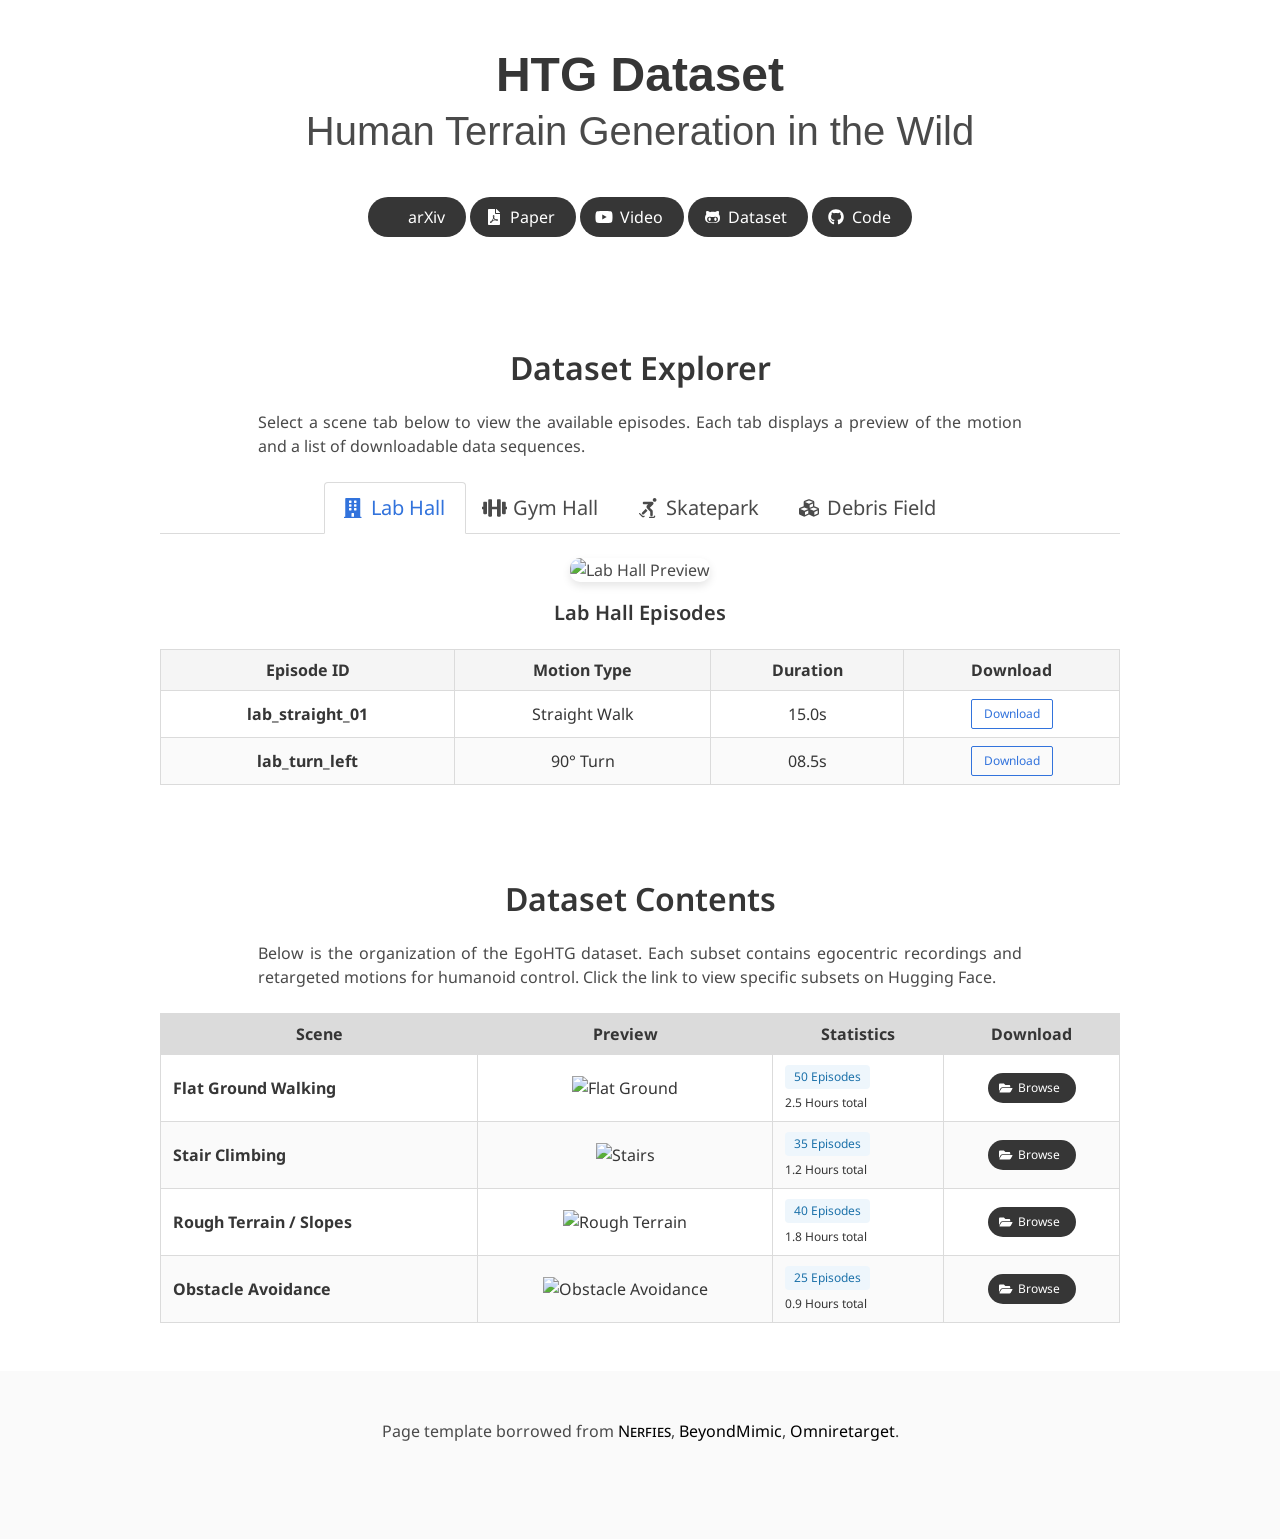
==== index_HGT.html @ 2e94c786 "init commit" ====
<!DOCTYPE html>
<html>
<head>
  <meta charset="utf-8">
  <meta name="description" content="Interaction-Preserving Data Generation for Humanoid Whole-Body Loco-Manipulation and Scene Interaction">
  <meta name="viewport" content="width=device-width, initial-scale=1">
  <title>EgoHGT</title>

  <link href="https://fonts.googleapis.com/css?family=Google+Sans|Noto+Sans|Castoro" rel="stylesheet">
  <link rel="stylesheet" href="./static/css/bulma.min.css">
  <link rel="stylesheet" href="./static/css/bulma-carousel.min.css">
  <link rel="stylesheet" href="./static/css/bulma-slider.min.css">
  <link rel="stylesheet" href="./static/css/fontawesome.all.min.css">
  <link rel="stylesheet" href="https://cdn.jsdelivr.net/gh/jpswalsh/academicons@1/css/academicons.min.css">
  <link rel="stylesheet" href="./static/css/index.css">
  <script src="https://ajax.googleapis.com/ajax/libs/jquery/3.5.1/jquery.min.js"></script>
  <script defer src="./static/js/fontawesome.all.min.js"></script>
  <script src="./static/js/bulma-carousel.min.js"></script>
  <script src="./static/js/bulma-slider.min.js"></script>
  <script src="./static/js/index.js"></script>

  <style>
    /* Custom CSS for the Tab System */
    .tab-content {
      display: none; /* Hidden by default */
      animation: fadeIn 0.5s;
    }
    .tab-content.is-active {
      display: block; /* Show when active */
    }
    @keyframes fadeIn {
      from { opacity: 0; }
      to { opacity: 1; }
    }
    
    /* Center cell content vertically */
    .table td, .table th {
      vertical-align: middle !important;
    }
    
    /* Styling for the Scene GIF header */
    .scene-gif-header {
      width: 100%;
      max-width: 600px;
      border-radius: 10px;
      margin-bottom: 20px;
      box-shadow: 0 4px 8px rgba(0,0,0,0.1);
    }
  </style>

  <script>
    document.addEventListener('DOMContentLoaded', () => {
      const tabs = document.querySelectorAll('.tabs li');
      const tabContents = document.querySelectorAll('.tab-content');

      tabs.forEach(tab => {
        tab.addEventListener('click', () => {
          // 1. Remove 'is-active' from all tabs
          tabs.forEach(t => t.classList.remove('is-active'));
          // 2. Add 'is-active' to clicked tab
          tab.classList.add('is-active');

          // 3. Hide all tab content
          tabContents.forEach(content => content.classList.remove('is-active'));
          // 4. Show the target content
          const target = tab.dataset.target;
          document.getElementById(target).classList.add('is-active');
        });
      });
    });
  </script>
</head>

<body>

  <section class="hero">
    <div class="hero-body">
      <div class="container is-fullhd">
        <div class="columns is-centered">
          <div class="column has-text-centered">
            <h1 class="title is-1 publication-title">HTG Dataset</h1>
            <h2 class="subtitle is-2 publication-title">Human Terrain Generation in the Wild</h2>
            <!--
            <div class="is-size-5 publication-authors">
              <span class="author-block">
                <a target="_blank">Alex Brandes<sup></sup></a><sup></sup>,
              </span>
               <span class="author-block">
                <a target="_blank" href="https://scholar.google.com/citations?user=Ef13BU4AAAAJ&hl=en">Haig Sajelian Conti Georges<sup>*</sup></a><sup>1,7</sup>,
              </span>
              <span class="author-block">
                <a target="_blank" href="https://scholar.google.com/citations?user=Ef13BU4AAAAJ&hl=en">Jonas Frey<sup>†</sup></a><sup>1,6</sup>,
              </span>
              <span class="author-block">
                <a target="_blank" href="https://scholar.google.com/citations?user=7ElOFaUAAAAJ&hl=en">Manthan Patel<sup>†</sup></a><sup>1,5</sup>,
              </span>
              <br>
              <span class="author-block">
                <a target="_blank" href="https://scholar.google.com/citations?user=IYUPj9MAAAAJ&hl=en">Xi Wang<sup>†</sup></a><sup>2,5</sup>,
              </span>
              <span class="author-block">
                <a target="_blank" href="https://scholar.google.com/citations?user=S2368c0AAAAJ&hl=en">Dominik Hollidt<sup>†</sup></a><sup>3,5</sup>,
              </span>
              <span class="author-block">
                <a target="_blank" href="https://scholar.google.com/citations?user=25nKBNAAAAAJ&hl=de">Manuel Kaufmann<sup>†</sup></a><sup>4,5</sup>,
              </span>
              <span class="author-block">
                <a target="_blank" href="https://scholar.google.com/citations?user=DO3quJYAAAAJ&hl=en">Marco Hutter<sup>†</sup></a><sup>1,5</sup>,
              </span> -->
              <!--               
              <span class="author-block">
                <a target="_blank" href="http://rockyduan.com/">Rocky Duan<sup>†</sup></a><sup>1</sup>,
              </span>
              <span class="author-block">
                <a target="_blank" href="https://www.gshi.me/">Guanya Shi<sup>†</sup></a><sup>1,5</sup>
              </div>
            </span> -->
<!-- 
            <div class="is-size-5 publication-authors">
              <span class="author-block"><sup>1</sup>RSL,</span>
              <span class="author-block"><sup>2</sup>CVG,</span>
              <span class="author-block"><sup>3</sup>SIPLab,</span>
              <span class="author-block"><sup>4</sup>ETH AI Center,</span>
              <span class="author-block"><sup>5</sup>ETH Zurich</span>
              <span class="author-block"><sup>6</sup>Stanford | UC Berkeley</span>
              <span class="author-block"><sup>7</sup>TU Munich</span>
            </div> -->

            <!-- <div class="is-size-6" style="margin-top: 0.5rem; font-style: italic;">
              <sup>*</sup> Support in Data Acquisition and Policy Training <sup>†</sup> Supervision.
            </div> -->

            <div class="column has-text-centered">
              <div class="publication-links">
                <!-- Arxiv Link. -->
                <span class="link-block">
                  <a target="_blank" href="https://arxiv.org/abs/2509.26633"
                     class="external-link button is-normal is-rounded is-dark">
                    <span class="icon">
                        <i class="ai ai-arxiv"></i>
                    </span>
                    <span>arXiv</span>
                  </a>
                </span>
                <!-- PDF Link. -->
                <span class="link-block">
                  <a target="_blank" href="./static/images/paper.pdf"
                     class="external-link button is-normal is-rounded is-dark">
                    <span class="icon">
                        <i class="fas fa-file-pdf"></i>
                    </span>
                    <span>Paper</span>
                  </a>
                </span>

              <!-- Video Link. -->
              <span class="link-block">
                <a target="_blank" href="https://www.youtube.com/watch?v=5ZYFTfGHH8Q"
                   class="external-link button is-normal is-rounded is-dark">
                  <span class="icon">
                      <i class="fab fa-youtube"></i>
                  </span>
                  <span>Video</span>
                </a>
              </span>

              <!-- Dataset Link. -->
              <span class="link-block">
                <a target="_blank" href="https://huggingface.co/datasets/omniretarget/OmniRetarget_Dataset"
                   class="external-link button is-normal is-rounded is-dark">
                  <span class="icon">
                      <i class="fab fa-github-alt"></i>
                  </span>
                  <span>Dataset</span>
                  </a>
              </span>

              <!-- Code Link. -->
              <span class="link-block">
                <a href="https://github.com/amazon-far/holosoma"
                   class="external-link button is-normal is-rounded is-dark">
                  <span class="icon">
                      <i class="fab fa-github"></i>
                  </span>
                  <span>Code</span>
                  </a>
              </span>
              </div>
            </div>
          </div>
        </div>
      </div>
    </div>
  </section>

 <section class="section">
    <div class="container is-max-desktop">
      
      <div class="columns is-centered has-text-centered">
        <div class="column is-four-fifths">
          <h2 class="title is-3">Dataset Explorer</h2>
          <div class="content has-text-justified">
            <p>
              Select a scene tab below to view the available episodes. Each tab displays a preview of the motion
              and a list of downloadable data sequences.
            </p>
          </div>
        </div>
      </div>

      <div class="tabs is-centered is-boxed is-medium">
        <ul>
          <li class="is-active" data-target="scene-lab">
            <a>
              <span class="icon is-small"><i class="fas fa-building"></i></span>
              <span>Lab Hall</span>
            </a>
          </li>
          <li data-target="scene-gym">
            <a>
              <span class="icon is-small"><i class="fas fa-dumbbell"></i></span>
              <span>Gym Hall</span>
            </a>
          </li>
          <li data-target="scene-skate">
            <a>
              <span class="icon is-small"><i class="fas fa-skating"></i></span>
              <span>Skatepark</span>
            </a>
          </li>
          <li data-target="scene-debris">
            <a>
              <span class="icon is-small"><i class="fas fa-cubes"></i></span>
              <span>Debris Field</span>
            </a>
          </li>
        </ul>
      </div>

      <div id="scene-lab" class="tab-content is-active has-text-centered">
        <img src="https://via.placeholder.com/600x300?text=Lab+Hall+Walking+GIF" class="scene-gif-header" alt="Lab Hall Preview">
        
        <h4 class="title is-5">Lab Hall Episodes</h4>
        <div class="table-container">
          <table class="table is-bordered is-striped is-hoverable is-fullwidth">
            <thead>
              <tr class="has-background-white-ter">
                <th>Episode ID</th>
                <th>Motion Type</th>
                <th>Duration</th>
                <th>Download</th>
              </tr>
            </thead>
            <tbody>
              <tr>
                <td><strong>lab_straight_01</strong></td>
                <td>Straight Walk</td>
                <td>15.0s</td>
                <td><a href="#" class="button is-small is-link is-outlined">Download</a></td>
              </tr>
              <tr>
                <td><strong>lab_turn_left</strong></td>
                <td>90&deg; Turn</td>
                <td>08.5s</td>
                <td><a href="#" class="button is-small is-link is-outlined">Download</a></td>
              </tr>
            </tbody>
          </table>
        </div>
      </div>

      <div id="scene-gym" class="tab-content has-text-centered">
        <img src="https://via.placeholder.com/600x300?text=Gym+Hall+Obstacles+GIF" class="scene-gif-header" alt="Gym Hall Preview">

        <h4 class="title is-5">Gym Hall Episodes</h4>
        <div class="table-container">
          <table class="table is-bordered is-striped is-hoverable is-fullwidth">
            <thead>
              <tr class="has-background-white-ter">
                <th>Episode ID</th>
                <th>Equipment</th>
                <th>Duration</th>
                <th>Download</th>
              </tr>
            </thead>
            <tbody>
              <tr>
                <td><strong>gym_mats_01</strong></td>
                <td>Soft Mats</td>
                <td>12.0s</td>
                <td><a href="#" class="button is-small is-link is-outlined">Download</a></td>
              </tr>
              <tr>
                <td><strong>gym_box_jump</strong></td>
                <td>Box Obstacle</td>
                <td>05.2s</td>
                <td><a href="#" class="button is-small is-link is-outlined">Download</a></td>
              </tr>
            </tbody>
          </table>
        </div>
      </div>

      <div id="scene-skate" class="tab-content has-text-centered">
        <img src="https://via.placeholder.com/600x300?text=Skatepark+Slopes+GIF" class="scene-gif-header" alt="Skatepark Preview">

        <h4 class="title is-5">Skatepark Episodes</h4>
        <div class="table-container">
          <table class="table is-bordered is-striped is-hoverable is-fullwidth">
            <thead>
              <tr class="has-background-white-ter">
                <th>Episode ID</th>
                <th>Ramp Angle</th>
                <th>Duration</th>
                <th>Download</th>
              </tr>
            </thead>
            <tbody>
              <tr>
                <td><strong>skate_ramp_up</strong></td>
                <td>20&deg; Slope</td>
                <td>10.5s</td>
                <td><a href="#" class="button is-small is-link is-outlined">Download</a></td>
              </tr>
              <tr>
                <td><strong>skate_bowl_traverse</strong></td>
                <td>Curved Surface</td>
                <td>18.0s</td>
                <td><a href="#" class="button is-small is-link is-outlined">Download</a></td>
              </tr>
            </tbody>
          </table>
        </div>
      </div>

      <div id="scene-debris" class="tab-content has-text-centered">
        <img src="https://via.placeholder.com/600x300?text=Debris+Field+GIF" class="scene-gif-header" alt="Debris Field Preview">

        <h4 class="title is-5">Debris Field Episodes</h4>
        <div class="table-container">
          <table class="table is-bordered is-striped is-hoverable is-fullwidth">
            <thead>
              <tr class="has-background-white-ter">
                <th>Episode ID</th>
                <th>Density</th>
                <th>Duration</th>
                <th>Download</th>
              </tr>
            </thead>
            <tbody>
              <tr>
                <td><strong>debris_light_01</strong></td>
                <td>Low Density</td>
                <td>20.0s</td>
                <td><a href="#" class="button is-small is-link is-outlined">Download</a></td>
              </tr>
              <tr>
                <td><strong>debris_heavy_step</strong></td>
                <td>High Density</td>
                <td>25.0s</td>
                <td><a href="#" class="button is-small is-link is-outlined">Download</a></td>
              </tr>
            </tbody>
          </table>
        </div>
      </div>

    </div>
  </section>

  <section class="section">
    <div class="container is-max-desktop">
      <div class="columns is-centered has-text-centered">
        <div class="column is-four-fifths">
          <h2 class="title is-3">Dataset Contents</h2>
          <div class="content has-text-justified">
            <p>
              Below is the organization of the EgoHTG dataset. Each subset contains egocentric recordings 
              and retargeted motions for humanoid control. Click the link to view specific subsets on Hugging Face.
            </p>
          </div>
        </div>
      </div>

      <div class="table-container">
        <table class="table is-bordered is-striped is-hoverable is-fullwidth">
          <thead>
            <tr class="has-background-grey-lighter">
              <th class="has-text-centered">Scene</th>
              <th class="has-text-centered">Preview</th>
              <th class="has-text-centered">Statistics</th>
              <th class="has-text-centered">Download</th>
            </tr>
          </thead>
          <tbody>
            
            <tr>
              <td class="has-text-weight-bold">Flat Ground Walking</td>
              <td class="has-text-centered">
                <img src="https://via.placeholder.com/200x120?text=Preview+GIF" class="preview-image" alt="Flat Ground">
              </td>
              <td>
                <span class="tag is-info is-light">50 Episodes</span><br>
                <span class="is-size-7">2.5 Hours total</span>
              </td>
              <td class="has-text-centered">
                <a href="https://huggingface.co/datasets/omniretarget/OmniRetarget_Dataset/tree/main/flat_ground" target="_blank" class="button is-small is-dark is-rounded">
                  <span class="icon"><i class="fas fa-folder-open"></i></span>
                  <span>Browse</span>
                </a>
              </td>
            </tr>

            <tr>
              <td class="has-text-weight-bold">Stair Climbing</td>
              <td class="has-text-centered">
                <img src="https://via.placeholder.com/200x120?text=Preview+GIF" class="preview-image" alt="Stairs">
              </td>
              <td>
                <span class="tag is-info is-light">35 Episodes</span><br>
                <span class="is-size-7">1.2 Hours total</span>
              </td>
              <td class="has-text-centered">
                <a href="https://huggingface.co/datasets/omniretarget/OmniRetarget_Dataset/tree/main/stairs" target="_blank" class="button is-small is-dark is-rounded">
                  <span class="icon"><i class="fas fa-folder-open"></i></span>
                  <span>Browse</span>
                </a>
              </td>
            </tr>

            <tr>
              <td class="has-text-weight-bold">Rough Terrain / Slopes</td>
              <td class="has-text-centered">
                <img src="https://via.placeholder.com/200x120?text=Preview+GIF" class="preview-image" alt="Rough Terrain">
              </td>
              <td>
                <span class="tag is-info is-light">40 Episodes</span><br>
                <span class="is-size-7">1.8 Hours total</span>
              </td>
              <td class="has-text-centered">
                <a href="https://huggingface.co/datasets/omniretarget/OmniRetarget_Dataset/tree/main/rough_terrain" target="_blank" class="button is-small is-dark is-rounded">
                  <span class="icon"><i class="fas fa-folder-open"></i></span>
                  <span>Browse</span>
                </a>
              </td>
            </tr>

             <tr>
              <td class="has-text-weight-bold">Obstacle Avoidance</td>
              <td class="has-text-centered">
                <img src="https://via.placeholder.com/200x120?text=Preview+GIF" class="preview-image" alt="Obstacle Avoidance">
              </td>
              <td>
                <span class="tag is-info is-light">25 Episodes</span><br>
                <span class="is-size-7">0.9 Hours total</span>
              </td>
              <td class="has-text-centered">
                <a href="https://huggingface.co/datasets/omniretarget/OmniRetarget_Dataset/tree/main/obstacles" target="_blank" class="button is-small is-dark is-rounded">
                  <span class="icon"><i class="fas fa-folder-open"></i></span>
                  <span>Browse</span>
                </a>
              </td>
            </tr>

          </tbody>
        </table>
      </div>
    </div>
  </section>



<footer class="footer">
  <div class="container">
    <div class="content has-text-centered">
      <p>Page template borrowed from <a href="https://nerfies.github.io/"><span class="dnerf">Nerfies</span></a>, <a href="https://beyondmimic.github.io/">BeyondMimic</a>,  <a href="https://omniretarget.github.io/">Omniretarget</a>.</p>
    </div>
  </div>
</footer>

</body>
</html>
---- static/css/index.css ----
body {
  font-family: 'Noto Sans', sans-serif;
}


.footer a {
    /*font-size: 25px;*/
    color: #000;
}

.large-font {
    font-size: 25px;
}

.link-block a {
    margin-top: 5px;
    margin-bottom: 5px;
}

.dnerf {
  font-variant: small-caps;
}


.teaser .hero-body {
  padding-top: 0;
  padding-bottom: 1rem;
}

.teaser {
  font-family: 'Google Sans', sans-serif;
}


.publication-title {
}

.publication-banner {
  max-height: parent;

}

.publication-banner video {
  position: relative;
  left: auto;
  top: auto;
  transform: none;
  object-fit: fit;
}

.publication-header .hero-body {
}

.publication-title {
    font-family: 'Google Sans', sans-serif;
}

.publication-authors {
    font-family: 'Google Sans', sans-serif;
}

.publication-venue {
    color: #555;
    width: fit-content;
    font-weight: bold;
}

.publication-awards {
    color: #ff3860;
    width: fit-content;
    font-weight: bolder;
}

.publication-authors {
}

.publication-authors a {
   color: hsl(204, 86%, 53%) !important;
}

.publication-authors a:hover {
    text-decoration: underline;
}

.author-block {
  display: inline-block;
}

.publication-banner img {
}

.publication-authors {
  /*color: #4286f4;*/
}

/* Enhanced Authors Section Styling */
.authors-section {
  margin: 2rem 0;
  text-align: center;
}

.authors-list {
  font-size: 1.6rem;
  font-weight: 500;
  line-height: 1.6;
  margin-bottom: 1.5rem;
  text-shadow: 2px 2px 4px rgba(0, 0, 0, 0.8);
}

.authors-list a {
  color: hsl(204, 86%, 53%) !important;
  text-decoration: none;
  transition: all 0.3s ease;
  padding: 0.2rem 0.4rem;
  border-radius: 6px;
  display: inline-block;
}

.authors-list a:hover {
  text-decoration: underline;
}

.authors-list sup {
  font-size: 0.7em;
  color: #ffffff;
  font-weight: bold;
}

.affiliations-list {
  font-size: 1.5rem;
  font-weight: 400;
  line-height: 1.5;
  color: #ffffff;
  text-shadow: 2px 2px 4px rgba(0, 0, 0, 0.8);
  opacity: 0.9;
}

.affiliations-list sup {
  font-size: 0.8em;
  color: #ffffff;
  font-weight: bold;
}

/* Mobile responsiveness for authors */
@media (max-width: 768px) {
  .authors-list {
    font-size: 1.4rem;
    line-height: 1.5;
  }
  
  .affiliations-list {
    font-size: 1rem;
  }
}

@media (max-width: 480px) {
  .authors-list {
    font-size: 1.2rem;
    line-height: 1.4;
  }
  
  .affiliations-list {
    font-size: 0.9rem;
  }
}

.publication-video {
    position: relative;
    width: 95%;
    height: 0;
    padding-bottom: 53%;
    margin: auto;
    overflow: hidden;
    border: 2px solid #bbb;
    border-radius: 10px !important;
}

.publication-video iframe {
    position: absolute;
    top: 0;
    left: 0;
    width: 100%;
    height: 100%;
}

.publication-body img {
}

.results-carousel {
  overflow: hidden;
}

.results-carousel .item {
  margin: 5px;
  overflow: hidden;
  border: 1px solid #bbb;
  border-radius: 10px;
  padding: 0;
  font-size: 0;
}

.results-carousel video {
  margin: 0;
}

/* Simulation Grid Layout */
.simulation-grid {
  display: grid;
  grid-template-columns: repeat(3, 1fr);
  gap: 1.5rem;
  margin: 2rem 0;
}

/* Desktop Grid - Show on desktop, hide on mobile */
.desktop-grid {
  display: grid;
}

/* Mobile Carousel - Hide on desktop, show on mobile */
.mobile-carousel {
  display: none;
}

.simulation-item {
  display: flex;
  flex-direction: column;
  align-items: center;
  text-align: center;
  background: white;
  border-radius: 6px;
  padding: 0;
  box-shadow: 0 4px 12px rgba(0, 0, 0, 0.1);
  transition: transform 0.3s ease, box-shadow 0.3s ease;
  overflow: hidden;
}

.simulation-item:hover {
  transform: translateY(-4px);
  box-shadow: 0 8px 24px rgba(0, 0, 0, 0.15);
}

.simulation-item video {
  width: 100%;
  height: auto;
  border: none;
  border-radius: 6px 6px 0 0;
  margin-bottom: 0;
}

.simulation-label {
  font-size: 0.9rem;
  font-weight: 600;
  color: #333;
  margin: 0;
  line-height: 1.3;
  padding: 0.75rem;
}

/* Responsive grid layout */
@media (max-width: 1200px) {
  .simulation-grid {
    grid-template-columns: repeat(3, 1fr);
    gap: 1.25rem;
  }
}

@media (max-width: 768px) {
  /* Hide desktop grid on mobile */
  .desktop-grid {
    display: none;
  }
  
  /* Show mobile carousel on mobile */
  .mobile-carousel {
    display: block;
  }
  
  .simulation-grid {
    grid-template-columns: repeat(2, 1fr);
    gap: 1rem;
  }
  
  .simulation-label {
    font-size: 0.8rem;
    padding: 0.5rem;
  }
}

@media (max-width: 480px) {
  .simulation-grid {
    grid-template-columns: 1fr;
    gap: 0.75rem;
  }
  
  .simulation-label {
    font-size: 0.75rem;
    padding: 0.5rem;
  }
}


.interpolation-panel {
  background: #f5f5f5;
  border-radius: 10px;
  padding-top: 25px;
  padding-bottom: 25px;
  padding-left: 15px;
  padding-right: 15px;
}

.interpolation-panel .interpolation-image {
  width: 100%;
  border-radius: 5px;
}

.interpolation-video-column {
}

.interpolation-panel .slider {
  margin: 0 !important;
}

.interpolation-panel .slider {
  margin: 0 !important;
}

#interpolation-image-wrapper {
  width: 100%;
}
#interpolation-image-wrapper img {
  border-radius: 5px;
}

.bottom_buttons[disabled] {
  opacity: .4;
}

.brmod {
  display: block;
  margin-top: 0.5em;
}

/* Box Augmentation Demo Styles */
.demo-controls-container {
  background: #f8f9fa;
  border-radius: 10px;
  padding: 1rem;
  margin-bottom: 1rem;
  border: 1px solid #e9ecef;
}

.demo-controls-container .field {
  margin-bottom: 1rem;
}

.demo-controls-container .field:last-child {
  margin-bottom: 0;
}

.demo-controls-container .label {
  font-weight: 600;
  color: #2c3e50;
  margin-bottom: 0.5rem;
  display: flex;
  align-items: center;
  font-size: 0.9rem;
}

/* Pose Options Panel Styles */
.pose-options-panel {
  display: grid;
  grid-template-columns: repeat(6, 1fr);
  gap: 0.4rem;
  margin-bottom: 1rem;
}

.pose-option {
  background: white;
  border-radius: 8px;
  padding: 0.75rem 0.2rem;
  text-align: center;
  cursor: pointer;
  transition: all 0.3s ease;
  border: 2px solid transparent;
  box-shadow: 0 1px 3px rgba(0, 0, 0, 0.1);
  position: relative;
  overflow: hidden;
}

.pose-option::before {
  content: '';
  position: absolute;
  top: 0;
  left: -100%;
  width: 100%;
  height: 100%;
  background: linear-gradient(90deg, transparent, rgba(231, 76, 60, 0.1), transparent);
  transition: left 0.5s ease;
}

.pose-option:hover::before {
  left: 100%;
}

.pose-option:hover {
  transform: translateY(-2px);
  border-color: #e74c3c;
  box-shadow: 0 4px 8px rgba(231, 76, 60, 0.2);
}

.pose-option.active {
  border-color: #e74c3c;
  background: linear-gradient(135deg, #e74c3c, #c0392b);
  color: white;
  transform: translateY(-1px);
  box-shadow: 0 3px 6px rgba(231, 76, 60, 0.3);
}

.pose-option .pose-icon {
  font-size: 1rem;
  margin-bottom: 0.3rem;
  color: #e74c3c;
  transition: all 0.3s ease;
}

.pose-option:hover .pose-icon {
  transform: scale(1.1);
  color: #c0392b;
}

.pose-option.active .pose-icon {
  color: white;
  transform: scale(1.1);
}

.pose-option .pose-label {
  font-weight: 600;
  font-size: 0.7rem;
  color: #333;
  transition: color 0.3s ease;
  line-height: 1.1;
}

.pose-option.active .pose-label {
  color: white;
}

/* Responsive design for pose buttons */
@media (max-width: 768px) {
  .pose-options-panel {
    grid-template-columns: repeat(3, 1fr);
    gap: 0.5rem;
  }
  
  .pose-option {
    padding: 0.6rem 0.1rem;
  }
  
  .pose-option .pose-icon {
    font-size: 0.9rem;
    margin-bottom: 0.2rem;
  }
  
  .pose-option .pose-label {
    font-size: 0.65rem;
  }
}

@media (max-width: 480px) {
  .pose-options-panel {
    grid-template-columns: repeat(2, 1fr);
    gap: 0.4rem;
  }
  
  .pose-option {
    padding: 0.5rem 0.1rem;
  }
}

/* Size Options Panel Styles */
.size-options-panel {
  display: grid;
  grid-template-columns: repeat(3, 1fr);
  gap: 0.75rem;
  margin-bottom: 1rem;
}

.size-option {
  background: white;
  border-radius: 8px;
  padding: 0.75rem 0.5rem;
  text-align: center;
  cursor: pointer;
  transition: all 0.3s ease;
  border: 2px solid transparent;
  box-shadow: 0 1px 3px rgba(0, 0, 0, 0.1);
  position: relative;
  overflow: hidden;
}

.size-option::before {
  content: '';
  position: absolute;
  top: 0;
  left: -100%;
  width: 100%;
  height: 100%;
  background: linear-gradient(90deg, transparent, rgba(39, 174, 96, 0.1), transparent);
  transition: left 0.5s ease;
}

.size-option:hover::before {
  left: 100%;
}

.size-option:hover {
  transform: translateY(-2px);
  border-color: #27ae60;
  box-shadow: 0 4px 8px rgba(39, 174, 96, 0.2);
}

.size-option.active {
  border-color: #27ae60;
  background: linear-gradient(135deg, #27ae60, #229954);
  color: white;
  transform: translateY(-1px);
  box-shadow: 0 3px 6px rgba(39, 174, 96, 0.3);
}

.size-option .size-icon {
  font-size: 1.2rem;
  margin-bottom: 0.4rem;
  color: #27ae60;
  transition: all 0.3s ease;
}

.size-option:hover .size-icon {
  transform: scale(1.1);
  color: #229954;
}

.size-option.active .size-icon {
  color: white;
  transform: scale(1.1);
}

.size-option .size-label {
  font-weight: 600;
  font-size: 0.8rem;
  color: #333;
  transition: color 0.3s ease;
  line-height: 1.2;
}

.size-option.active .size-label {
  color: white;
}

/* Button Group Styling */
.buttons.is-grouped {
  display: flex;
  gap: 0.5rem;
}

.buttons.is-grouped .button {
  margin-bottom: 0;
}

.buttons.is-grouped .button:not(:last-child) {
  margin-right: 0;
}

/* Fullscreen Button Styling */
.button.is-outlined {
  border-width: 1px;
  background-color: transparent;
}

.button.is-danger.is-outlined {
  color: #e74c3c;
  border-color: #e74c3c;
}

.button.is-danger.is-outlined:hover {
  background-color: #e74c3c;
  color: white;
}

.button.is-success.is-outlined {
  color: #27ae60;
  border-color: #27ae60;
}

.button.is-success.is-outlined:hover {
  background-color: #27ae60;
  color: white;
}

.button.is-primary.is-outlined {
  color: #8e44ad;
  border-color: #8e44ad;
}

.button.is-primary.is-outlined:hover {
  background-color: #8e44ad;
  color: white;
}

/* Terrain section filled primary button (purple) */
.button.is-primary {
  background-color: #8e44ad;
  border-color: #8e44ad;
}

.button.is-primary:hover {
  background-color: #7d3c98;
  border-color: #7d3c98;
}

.button.is-warning.is-outlined {
  color: #e67e22;
  border-color: #e67e22;
}

.button.is-warning.is-outlined:hover {
  background-color: #e67e22;
  color: white;
}

/* Terrain Options Panel Styles */
.terrain-options-panel {
  display: grid;
  grid-template-columns: repeat(5, 1fr);
  gap: 0.4rem;
  margin-bottom: 1rem;
}

.terrain-option {
  background: white;
  border-radius: 8px;
  padding: 0.75rem 0.2rem;
  text-align: center;
  cursor: pointer;
  transition: all 0.3s ease;
  border: 2px solid transparent;
  box-shadow: 0 1px 3px rgba(0, 0, 0, 0.1);
  position: relative;
  overflow: hidden;
}

.terrain-option::before {
  content: '';
  position: absolute;
  top: 0;
  left: -100%;
  width: 100%;
  height: 100%;
  background: linear-gradient(90deg, transparent, rgba(142, 68, 173, 0.1), transparent);
  transition: left 0.5s ease;
}

.terrain-option:hover::before {
  left: 100%;
}

.terrain-option:hover {
  transform: translateY(-2px);
  border-color: #8e44ad;
  box-shadow: 0 4px 8px rgba(142, 68, 173, 0.2);
}

.terrain-option.active {
  border-color: #8e44ad;
  background: linear-gradient(135deg, #8e44ad, #9b59b6);
  color: white;
  transform: translateY(-1px);
  box-shadow: 0 3px 6px rgba(142, 68, 173, 0.3);
}

.terrain-option .terrain-icon {
  font-size: 1rem;
  margin-bottom: 0.3rem;
  color: #8e44ad;
  transition: all 0.3s ease;
}

.terrain-option:hover .terrain-icon {
  transform: scale(1.1);
  color: #9b59b6;
}

.terrain-option.active .terrain-icon {
  color: white;
  transform: scale(1.1);
}

.terrain-option .terrain-label {
  font-weight: 600;
  font-size: 0.7rem;
  color: #333;
  transition: color 0.3s ease;
  line-height: 1.1;
}

.terrain-option.active .terrain-label {
  color: white;
}

/* Embodiment Options Panel Styles */
.embodiment-options-panel {
  display: grid;
  grid-template-columns: repeat(4, 1fr);
  gap: 0.4rem;
  margin-bottom: 1rem;
}

.embodiment-option {
  background: white;
  border-radius: 8px;
  padding: 0.75rem 0.2rem;
  text-align: center;
  cursor: pointer;
  transition: all 0.3s ease;
  border: 2px solid transparent;
  box-shadow: 0 1px 3px rgba(0, 0, 0, 0.1);
  position: relative;
  overflow: hidden;
}

.embodiment-option::before {
  content: '';
  position: absolute;
  top: 0;
  left: -100%;
  width: 100%;
  height: 100%;
  background: linear-gradient(90deg, transparent, rgba(230, 126, 34, 0.1), transparent);
  transition: left 0.5s ease;
}

.embodiment-option:hover::before {
  left: 100%;
}

.embodiment-option:hover {
  transform: translateY(-2px);
  border-color: #e67e22;
  box-shadow: 0 4px 8px rgba(230, 126, 34, 0.2);
}

.embodiment-option.active {
  border-color: #e67e22;
  background: linear-gradient(135deg, #e67e22, #f39c12);
  color: white;
  transform: translateY(-1px);
  box-shadow: 0 3px 6px rgba(230, 126, 34, 0.3);
}

.embodiment-option .embodiment-icon {
  font-size: 1rem;
  margin-bottom: 0.3rem;
  color: #e67e22;
  transition: all 0.3s ease;
}

.embodiment-option:hover .embodiment-icon {
  transform: scale(1.1);
  color: #f39c12;
}

.embodiment-option.active .embodiment-icon {
  color: white;
  transform: scale(1.1);
}

.embodiment-option .embodiment-label {
  font-weight: 600;
  font-size: 0.7rem;
  color: #333;
  transition: color 0.3s ease;
  line-height: 1.1;
}

.embodiment-option.active .embodiment-label {
  color: white;
}

/* LAFAN Options Panel Styles (blue theme) */
.lafan-options-panel {
}

.lafan-option {
  background: white;
  border-radius: 8px;
  padding: 0.75rem 0.2rem;
  text-align: center;
  cursor: pointer;
  transition: all 0.3s ease;
  border: 2px solid transparent;
  box-shadow: 0 1px 3px rgba(0, 0, 0, 0.1);
  position: relative;
  overflow: hidden;
}

.lafan-option::before {
  content: '';
  position: absolute;
  top: 0;
  left: -100%;
  width: 100%;
  height: 100%;
  background: linear-gradient(90deg, transparent, rgba(52, 152, 219, 0.12), transparent);
  transition: left 0.5s ease;
}

.lafan-option:hover::before {
  left: 100%;
}

.lafan-option:hover {
  transform: translateY(-2px);
  border-color: #3498db;
  box-shadow: 0 4px 8px rgba(52, 152, 219, 0.25);
}

.lafan-option.active {
  border-color: #3498db;
  background: linear-gradient(135deg, #3498db, #2980b9);
  color: white;
  transform: translateY(-1px);
  box-shadow: 0 3px 6px rgba(52, 152, 219, 0.3);
}

.lafan-option .lafan-icon {
  font-size: 1rem;
  margin-bottom: 0.3rem;
  color: #3498db;
  transition: all 0.3s ease;
}

.lafan-option:hover .lafan-icon {
  transform: scale(1.1);
  color: #2980b9;
}

.lafan-option.active .lafan-icon {
  color: white;
  transform: scale(1.1);
}

.lafan-option .lafan-label {
  font-weight: 600;
  font-size: 0.7rem;
  color: #333;
  transition: color 0.3s ease;
  line-height: 1.1;
}

.lafan-option.active .lafan-label {
  color: white;
}

/* Baseline Comparison Container */
.baseline-comparison-container {
  background: #f8f9fa;
  border-radius: 15px;
  padding: 2rem;
  box-shadow: 0 4px 12px rgba(0, 0, 0, 0.1);
}

/* Baseline Method Options Panel Styles */
.baseline-method-options-panel {
  display: grid;
  grid-template-columns: repeat(2, 1fr);
  gap: 0.5rem;
  margin-bottom: 0;
}

.baseline-method-option {
  background: white;
  border-radius: 8px;
  padding: 0.75rem 0.5rem;
  text-align: center;
  cursor: pointer;
  transition: all 0.3s ease;
  border: 2px solid transparent;
  box-shadow: 0 1px 3px rgba(0, 0, 0, 0.1);
  position: relative;
  overflow: hidden;
}

.baseline-method-option::before {
  content: '';
  position: absolute;
  top: 0;
  left: -100%;
  width: 100%;
  height: 100%;
  background: linear-gradient(90deg, transparent, rgba(44, 62, 80, 0.1), transparent);
  transition: left 0.5s ease;
}

.baseline-method-option:hover::before {
  left: 100%;
}

.baseline-method-option:hover {
  transform: translateY(-2px);
  border-color: #2c3e50;
  box-shadow: 0 4px 8px rgba(44, 62, 80, 0.2);
}

.baseline-method-option.active {
  border-color: #2c3e50;
  background: linear-gradient(135deg, #2c3e50, #34495e);
  color: white;
  transform: translateY(-1px);
  box-shadow: 0 3px 6px rgba(44, 62, 80, 0.3);
}

.baseline-method-option .baseline-method-icon {
  font-size: 1.2rem;
  margin-bottom: 0.4rem;
  color: #2c3e50;
  transition: all 0.3s ease;
}

.baseline-method-option:hover .baseline-method-icon {
  transform: scale(1.1);
  color: #34495e;
}

.baseline-method-option.active .baseline-method-icon {
  color: white;
  transform: scale(1.1);
}

.baseline-method-option .baseline-method-label {
  font-weight: 600;
  font-size: 0.8rem;
  color: #333;
  transition: color 0.3s ease;
  line-height: 1.2;
}

.baseline-method-option.active .baseline-method-label {
  color: white;
}

/* Baseline Task Options Panel Styles */
.baseline-task-options-panel {
  display: grid;
  grid-template-columns: repeat(2, 1fr);
  gap: 0.5rem;
  margin-bottom: 0;
}

.baseline-task-option {
  background: white;
  border-radius: 8px;
  padding: 0.75rem 0.5rem;
  text-align: center;
  cursor: pointer;
  transition: all 0.3s ease;
  border: 2px solid transparent;
  box-shadow: 0 1px 3px rgba(0, 0, 0, 0.1);
  position: relative;
  overflow: hidden;
}

.baseline-task-option::before {
  content: '';
  position: absolute;
  top: 0;
  left: -100%;
  width: 100%;
  height: 100%;
  background: linear-gradient(90deg, transparent, rgba(44, 62, 80, 0.1), transparent);
  transition: left 0.5s ease;
}

.baseline-task-option:hover::before {
  left: 100%;
}

.baseline-task-option:hover {
  transform: translateY(-2px);
  border-color: #2c3e50;
  box-shadow: 0 4px 8px rgba(44, 62, 80, 0.2);
}

.baseline-task-option.active {
  border-color: #2c3e50;
  background: linear-gradient(135deg, #2c3e50, #34495e);
  color: white;
  transform: translateY(-1px);
  box-shadow: 0 3px 6px rgba(44, 62, 80, 0.3);
}

.baseline-task-option .baseline-task-icon {
  font-size: 1.2rem;
  margin-bottom: 0.4rem;
  color: #2c3e50;
  transition: all 0.3s ease;
}

.baseline-task-option:hover .baseline-task-icon {
  transform: scale(1.1);
  color: #34495e;
}

.baseline-task-option.active .baseline-task-icon {
  color: white;
  transform: scale(1.1);
}

.baseline-task-option .baseline-task-label {
  font-weight: 600;
  font-size: 0.8rem;
  color: #333;
  transition: color 0.3s ease;
  line-height: 1.2;
}

.baseline-task-option.active .baseline-task-label {
  color: white;
}

/* OmniRetarget Task Options Panel Styles - REMOVED */

/* Legacy Baseline Options Panel Styles (keeping for compatibility) */
.baseline-options-panel {
  display: grid;
  grid-template-columns: repeat(3, 1fr);
  gap: 0.4rem;
  margin-bottom: 1rem;
}

.baseline-box-option, .baseline-climb-option {
  background: white;
  border-radius: 8px;
  padding: 0.75rem 0.2rem;
  text-align: center;
  cursor: pointer;
  transition: all 0.3s ease;
  border: 2px solid transparent;
  box-shadow: 0 1px 3px rgba(0, 0, 0, 0.1);
  position: relative;
  overflow: hidden;
}

.baseline-box-option::before, .baseline-climb-option::before {
  content: '';
  position: absolute;
  top: 0;
  left: -100%;
  width: 100%;
  height: 100%;
  background: linear-gradient(90deg, transparent, rgba(44, 62, 80, 0.1), transparent);
  transition: left 0.5s ease;
}

.baseline-box-option:hover::before, .baseline-climb-option:hover::before {
  left: 100%;
}

.baseline-box-option:hover, .baseline-climb-option:hover {
  transform: translateY(-2px);
  border-color: #2c3e50;
  box-shadow: 0 4px 8px rgba(44, 62, 80, 0.2);
}

.baseline-box-option.active, .baseline-climb-option.active {
  border-color: #2c3e50;
  background: linear-gradient(135deg, #2c3e50, #34495e);
  color: white;
  transform: translateY(-1px);
  box-shadow: 0 3px 6px rgba(44, 62, 80, 0.3);
}

.baseline-box-option .baseline-icon, .baseline-climb-option .baseline-icon {
  font-size: 1rem;
  margin-bottom: 0.3rem;
  color: #2c3e50;
  transition: all 0.3s ease;
}

.baseline-box-option:hover .baseline-icon, .baseline-climb-option:hover .baseline-icon {
  transform: scale(1.1);
  color: #34495e;
}

.baseline-box-option.active .baseline-icon, .baseline-climb-option.active .baseline-icon {
  color: white;
  transform: scale(1.1);
}

.baseline-box-option .baseline-label, .baseline-climb-option .baseline-label {
  font-weight: 600;
  font-size: 0.7rem;
  color: #333;
  transition: color 0.3s ease;
  line-height: 1.1;
}

.baseline-box-option.active .baseline-label, .baseline-climb-option.active .baseline-label {
  color: white;
}

/* Responsive design for terrain and embodiment buttons */
@media (max-width: 768px) {
  .terrain-options-panel {
    grid-template-columns: repeat(3, 1fr);
    gap: 0.3rem;
  }
  
  .embodiment-options-panel {
    grid-template-columns: repeat(2, 1fr);
    gap: 0.3rem;
  }
  
  .baseline-options-panel, .baseline-method-options-panel, .baseline-task-options-panel {
    grid-template-columns: repeat(2, 1fr);
    gap: 0.3rem;
  }
  
  .terrain-option, .embodiment-option, .baseline-box-option, .baseline-climb-option, 
  .baseline-method-option, .baseline-task-option {
    padding: 0.6rem 0.1rem;
  }
  
  .terrain-option .terrain-icon, .embodiment-option .embodiment-icon, .baseline-box-option .baseline-icon, .baseline-climb-option .baseline-icon,
  .baseline-method-option .baseline-method-icon, .baseline-task-option .baseline-task-icon {
    font-size: 0.9rem;
    margin-bottom: 0.2rem;
  }
  
  .terrain-option .terrain-label, .embodiment-option .embodiment-label, .baseline-box-option .baseline-label, .baseline-climb-option .baseline-label,
  .baseline-method-option .baseline-method-label, .baseline-task-option .baseline-task-label {
    font-size: 0.65rem;
  }
}

@media (max-width: 480px) {
  .terrain-options-panel {
    grid-template-columns: repeat(2, 1fr);
    gap: 0.2rem;
  }
  
  .embodiment-options-panel {
    grid-template-columns: repeat(2, 1fr);
    gap: 0.2rem;
  }
  
  .baseline-options-panel, .baseline-method-options-panel, .baseline-task-options-panel {
    grid-template-columns: repeat(1, 1fr);
    gap: 0.2rem;
  }
  
  .terrain-option, .embodiment-option, .baseline-box-option, .baseline-climb-option, 
  .baseline-method-option, .baseline-task-option {
    padding: 0.5rem 0.1rem;
  }
}

.demo-controls-container .select {
  position: relative;
}

.demo-controls-container .select select {
  width: 100%;
  border: 2px solid #e0e0e0;
  border-radius: 6px;
  padding: 0.5rem 2rem 0.5rem 0.75rem;
  font-size: 0.9rem;
  background: white;
  color: #333;
  transition: all 0.3s ease;
  cursor: pointer;
}

.demo-controls-container .select select:hover {
  border-color: #3498db;
  box-shadow: 0 2px 8px rgba(52, 152, 219, 0.1);
}

.demo-controls-container .select select:focus {
  outline: none;
  border-color: #3498db;
  box-shadow: 0 0 0 3px rgba(52, 152, 219, 0.1);
}

.combined-controls-container {
  background: white;
  border-radius: 15px;
  padding: 1.5rem;
  box-shadow: 0 2px 8px rgba(0, 0, 0, 0.1);
  margin-top: 1rem;
}

#load-pose-demo-btn,
#load-size-demo-btn {
  transition: all 0.3s ease;
  border-radius: 6px;
  font-weight: 600;
  width: 100%;
}

#load-pose-demo-btn:hover {
  transform: translateY(-1px);
  box-shadow: 0 4px 12px rgba(231, 76, 60, 0.3);
}

#load-size-demo-btn:hover {
  transform: translateY(-1px);
  box-shadow: 0 4px 12px rgba(39, 174, 96, 0.3);
}

#reload-all-btn,
#fullscreen-btn {
  transition: all 0.3s ease;
  border-radius: 8px;
  font-weight: 600;
}

#reload-all-btn:hover,
#fullscreen-btn:hover {
  transform: translateY(-2px);
  box-shadow: 0 6px 15px rgba(52, 152, 219, 0.3);
}

.ripple {
  position: absolute;
  border-radius: 50%;
  background: rgba(255, 255, 255, 0.3);
  transform: scale(0);
  animation: ripple-animation 0.6s linear;
  pointer-events: none;
}

@keyframes ripple-animation {
  to {
    transform: scale(4);
    opacity: 0;
  }
}

.demo-display-container {
  background: white;
  border-radius: 15px;
  padding: 2rem;
  box-shadow: 0 4px 12px rgba(0, 0, 0, 0.1);
  transition: transform 0.3s ease;
}

.demo-display-container:hover {
  transform: translateY(-2px);
}

.demo-header {
  text-align: center;
  margin-bottom: 1.5rem;
}

.demo-header h3 {
  color: #2c3e50;
  margin-bottom: 0.5rem;
}

.demo-header p {
  color: #7f8c8d;
  font-style: italic;
}

.demo-wrapper {
  position: relative;
  border-radius: 10px;
  overflow: hidden;
  margin-bottom: 1.5rem;
  background: #f8f9fa;
}

.demo-wrapper iframe {
  display: block;
  border: none;
  border-radius: 10px;
}

.demo-controls {
  display: flex;
  justify-content: center;
  gap: 1rem;
}

.demo-controls .button {
  transition: all 0.3s ease;
}

.demo-controls .button:hover {
  transform: translateY(-2px);
  box-shadow: 0 4px 8px rgba(0, 0, 0, 0.2);
}

.demo-info-panel {
  background: white;
  border-radius: 15px;
  padding: 2rem;
  box-shadow: 0 2px 8px rgba(0, 0, 0, 0.1);
  border-left: 4px solid #3498db;
}

.highlight-features {
  display: flex;
  flex-wrap: wrap;
  gap: 1.5rem;
  margin-top: 1.5rem;
}

.feature-item {
  display: flex;
  align-items: center;
  gap: 0.5rem;
  font-weight: 500;
  color: #2c3e50;
}

.feature-item i {
  font-size: 1.2rem;
}

/* Responsive adjustments */
@media screen and (max-width: 768px) {
  .demo-display-container {
    padding: 1rem;
    margin-bottom: 1rem;
  }
  
  .demo-wrapper iframe {
    height: 300px;
  }
  
  .demo-controls-container {
    padding: 0.75rem;
  }
  
  .pose-options-panel {
    grid-template-columns: repeat(2, 1fr);
    gap: 0.5rem;
  }
  
  .pose-option {
    padding: 0.5rem 0.25rem;
  }
  
  .pose-option .pose-icon {
    font-size: 1rem;
  }
  
  .pose-option .pose-label {
    font-size: 0.75rem;
  }
  
  .highlight-features {
    flex-direction: column;
    gap: 1rem;
  }
}

@media screen and (max-width: 480px) {
  .demo-display-container {
    padding: 0.75rem;
  }
  
  .demo-wrapper iframe {
    height: 250px;
  }
  
  .demo-controls-container {
    padding: 0.5rem;
  }
  
  .pose-options-panel {
    grid-template-columns: repeat(2, 1fr);
    gap: 0.4rem;
  }
  
  .pose-option {
    padding: 0.4rem 0.2rem;
  }
  
  .pose-option .pose-icon {
    font-size: 0.9rem;
    margin-bottom: 0.2rem;
  }
  
  .pose-option .pose-label {
    font-size: 0.7rem;
  }
}

/* Hide interactive demo on mobile devices */
@media screen and (max-width: 768px) {
  .interactive-demo-section {
    display: none !important;
  }
}

/* Flagship video captions: keep readable width and spacing */
.flagship-caption {
  max-width: 1000px;
  margin-left: auto;
  margin-right: auto;
  padding-left: 1rem;
  padding-right: 1rem;
}

@media screen and (max-width: 768px) {
  .flagship-caption {
    text-align: left;
    padding-left: 1rem;
    padding-right: 1rem;
  }
}
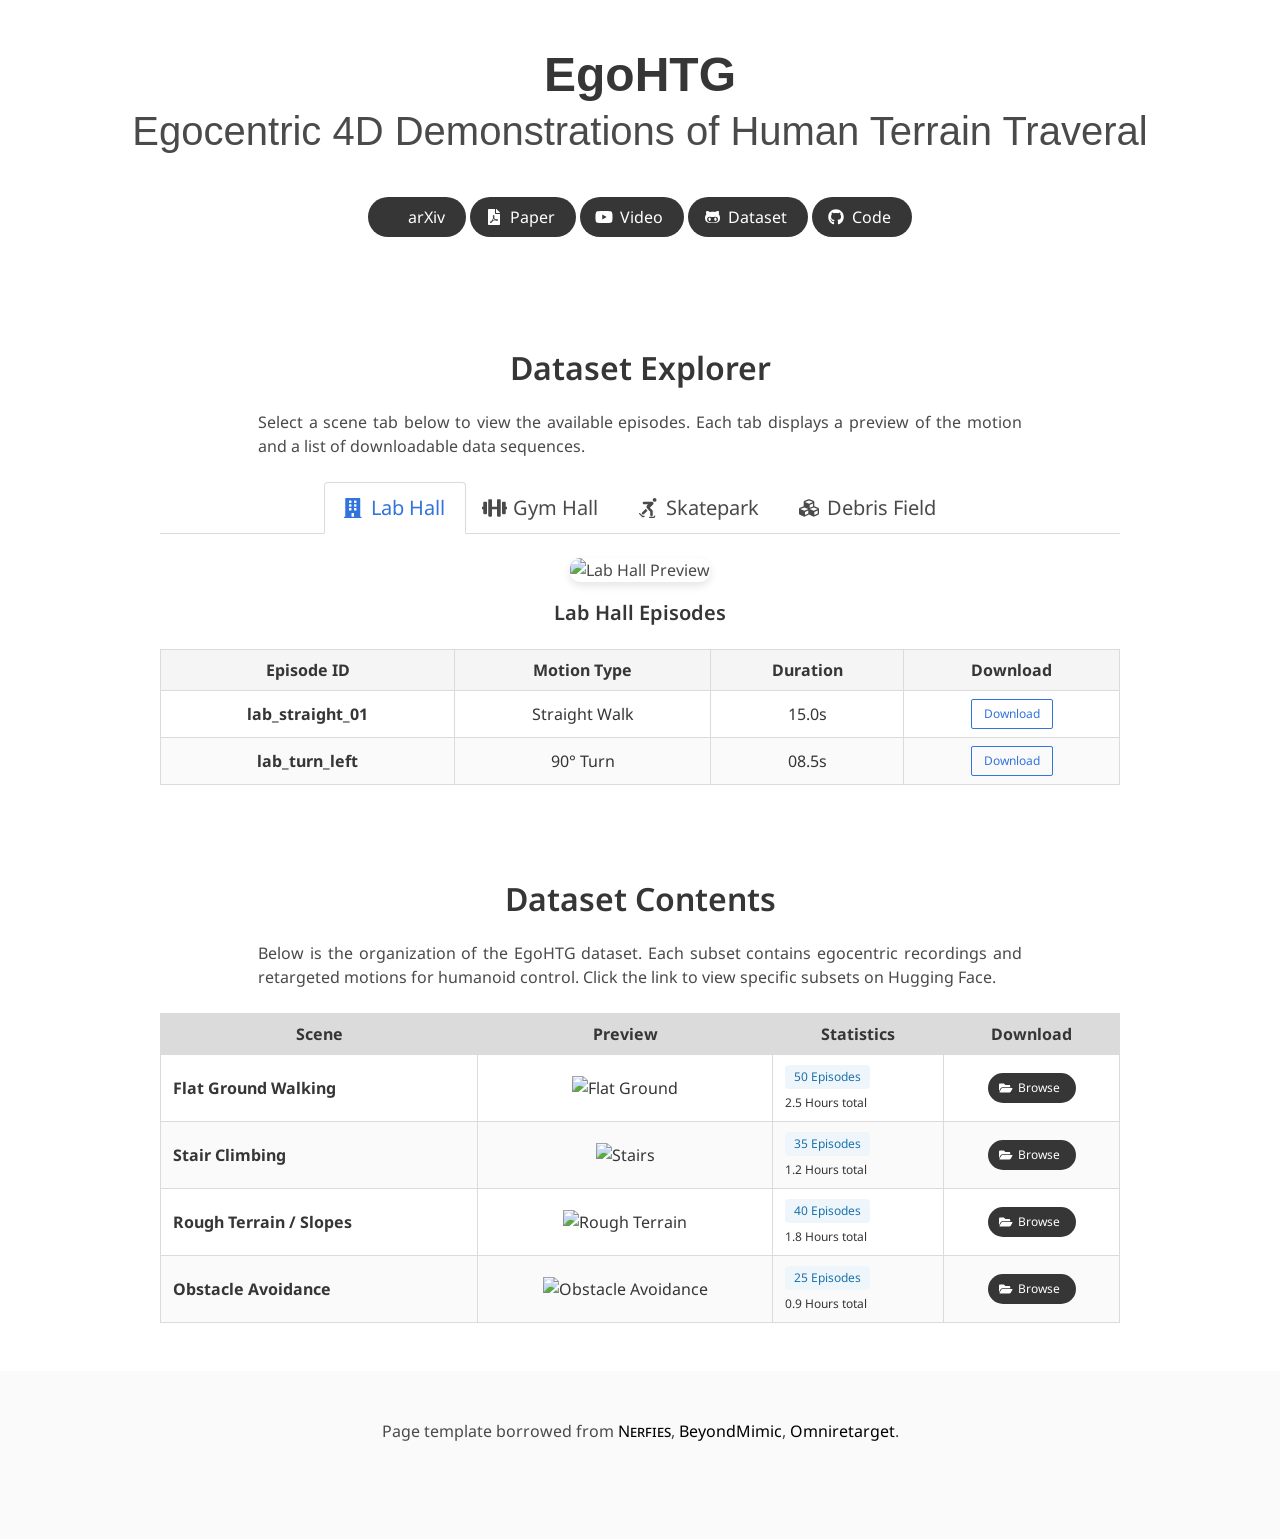
==== commit 2844aba8: "init" ====
--- a/index_HGT.html
+++ b/index_HGT.html
@@ -78,8 +78,8 @@
       <div class="container is-fullhd">
         <div class="columns is-centered">
           <div class="column has-text-centered">
-            <h1 class="title is-1 publication-title">HTG Dataset</h1>
-            <h2 class="subtitle is-2 publication-title">Human Terrain Generation in the Wild</h2>
+            <h1 class="title is-1 publication-title">EgoHTG</h1>
+            <h2 class="subtitle is-2 publication-title">Egocentric 4D Demonstrations of Human Terrain Traveral</h2>
             <!--
             <div class="is-size-5 publication-authors">
               <span class="author-block">
